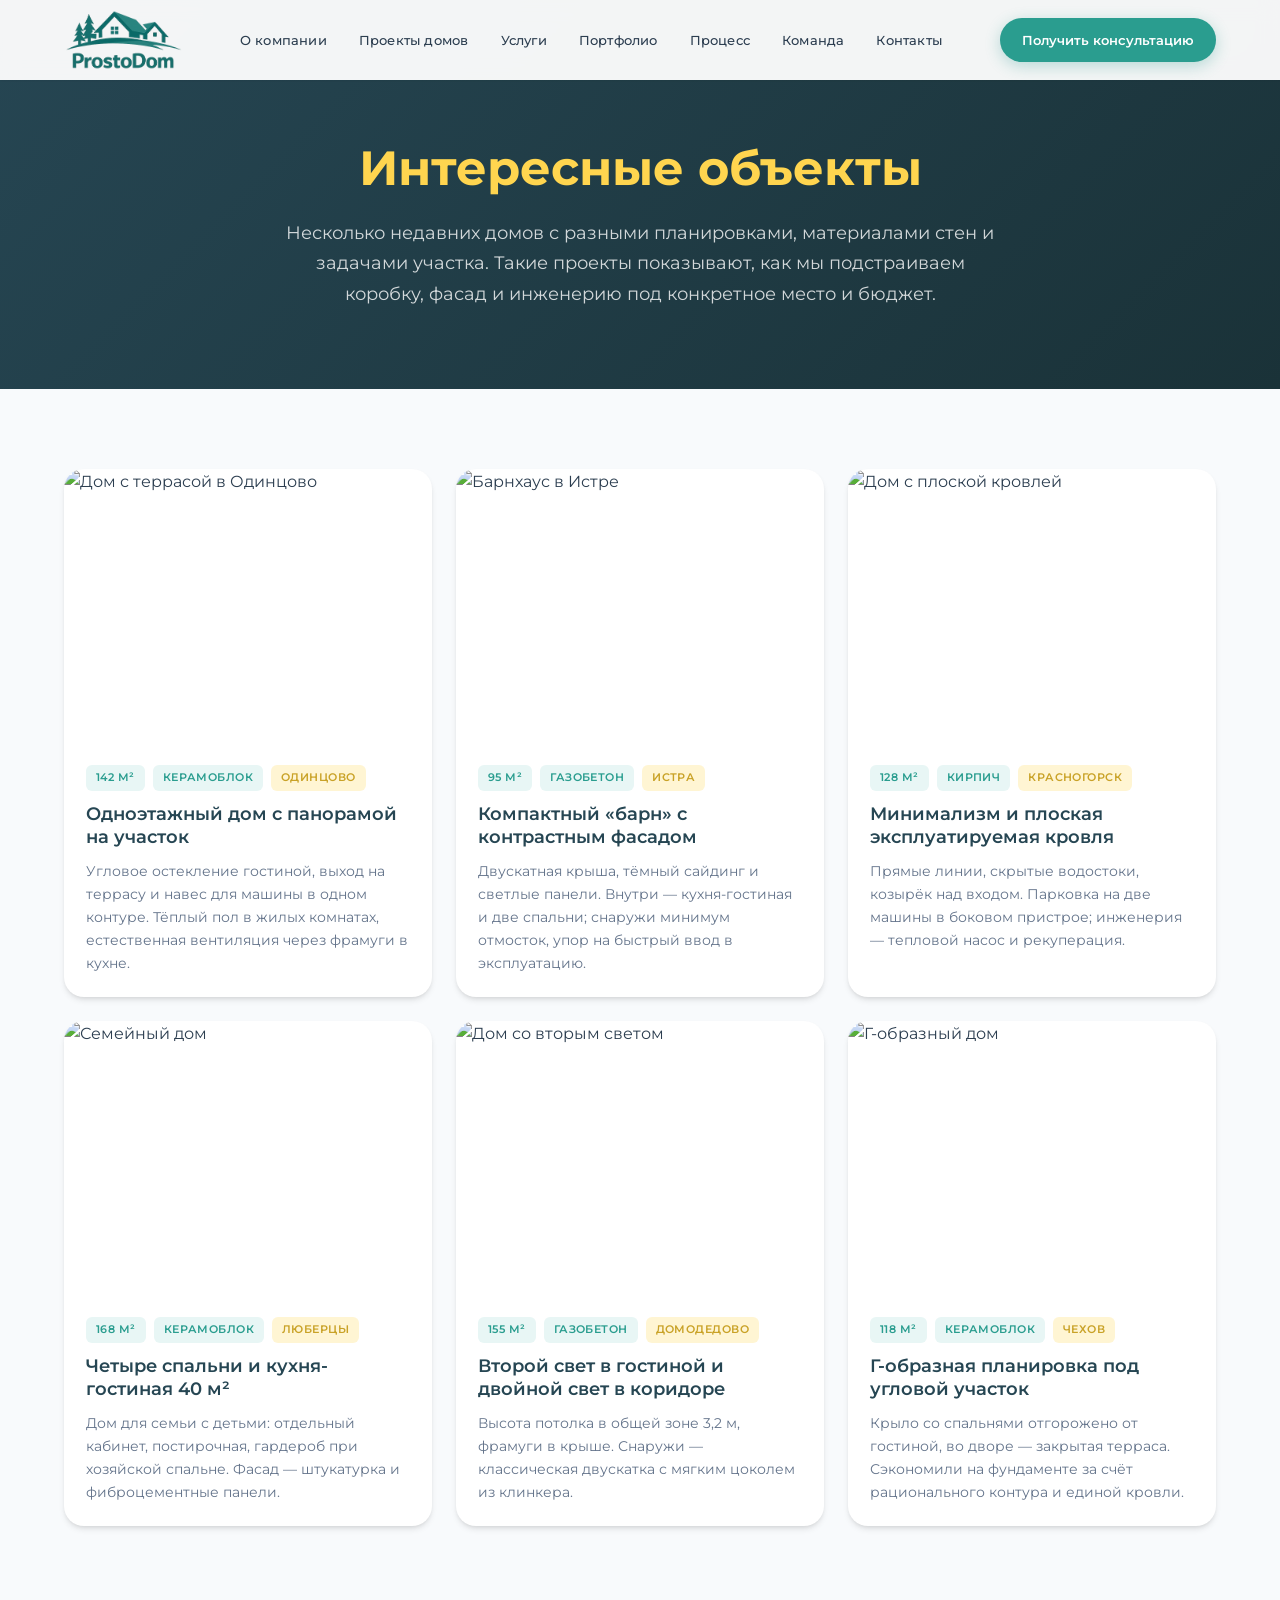
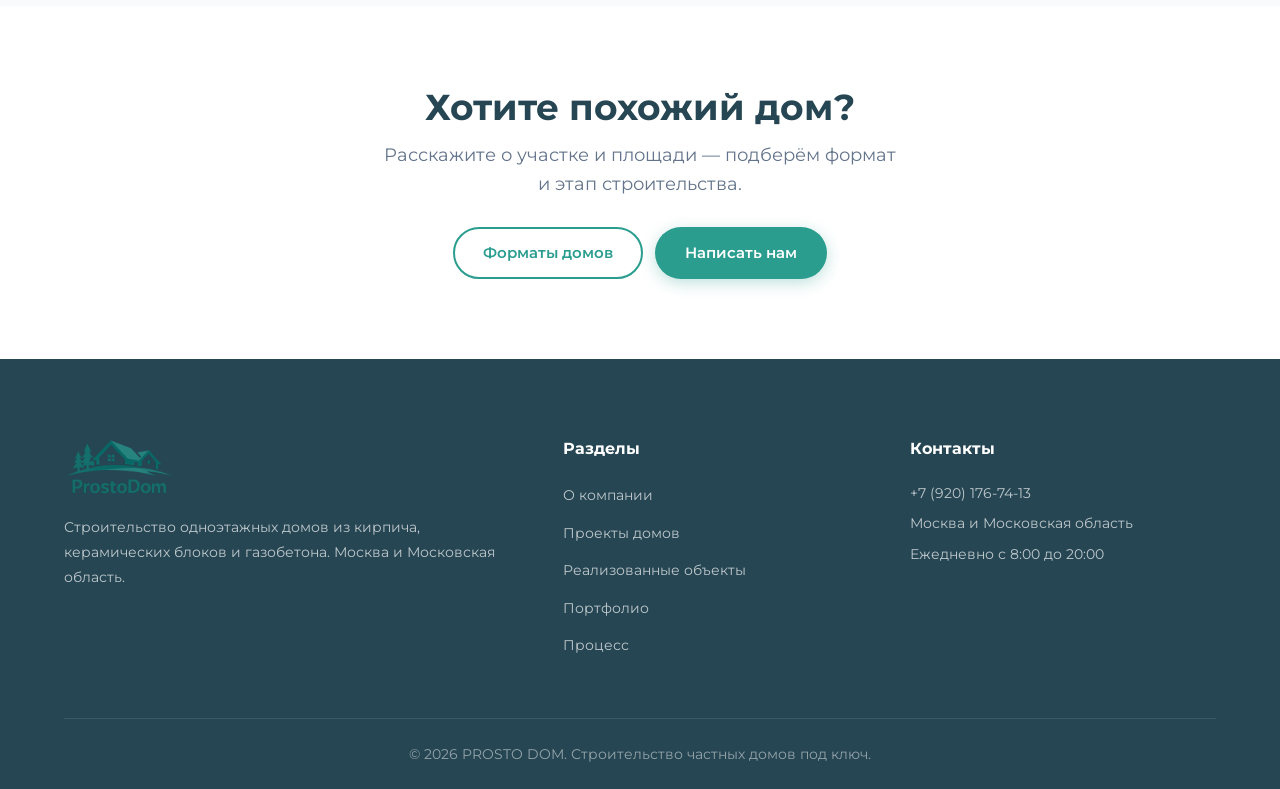
==== pages/projects.html @ 5545a031 "save1" ====
<!DOCTYPE html>
<html lang="ru">
<head>
    <meta charset="UTF-8">
    <meta name="viewport" content="width=device-width, initial-scale=1.0, viewport-fit=cover">
    <title>Реализованные объекты | PROSTO DOM</title>
    <link rel="preconnect" href="https://fonts.googleapis.com">
    <link rel="preconnect" href="https://fonts.gstatic.com" crossorigin>
    <link href="https://fonts.googleapis.com/css2?family=Montserrat:wght@300;400;500;600;700&display=swap" rel="stylesheet">
    <link rel="stylesheet" href="../assets/css/styles.css">
    <link rel="stylesheet" href="../assets/css/projects.css">
</head>
<body>
    <nav class="navbar">
        <div class="container">
            <div class="nav-wrapper">
                <a href="../index.html" class="logo">
                    <img src="../assets/images/logo.png" alt="PROSTO DOM" class="logo-img">
                </a>
                <ul class="nav-menu">
                    <li><a href="../index.html#about" class="nav-link">О компании</a></li>
                    <li><a href="../index.html#products" class="nav-link">Проекты домов</a></li>
                    <li><a href="services.html" class="nav-link">Услуги</a></li>
                    <li><a href="../index.html#gallery" class="nav-link">Портфолио</a></li>
                    <li><a href="../index.html#payment" class="nav-link">Процесс</a></li>
                    <li><a href="team.html" class="nav-link">Команда</a></li>
                    <li><a href="../index.html#contact" class="nav-link">Контакты</a></li>
                </ul>
                <a href="../index.html#contact" class="btn btn-primary">Получить консультацию</a>
                <button type="button" class="mobile-menu-btn">
                    <span></span>
                    <span></span>
                    <span></span>
                </button>
            </div>
        </div>
    </nav>

    <section class="projects-hero">
        <div class="container">
            <h1>Интересные объекты</h1>
            <p>Несколько недавних домов с разными планировками, материалами стен и задачами участка. Такие проекты показывают, как мы подстраиваем коробку, фасад и инженерию под конкретное место и бюджет.</p>
        </div>
    </section>

    <section class="projects-section">
        <div class="container">
            <div class="projects-grid">
                <article class="project-showcase-card">
                    <div class="project-showcase-photo">
                        <img src="https://images.unsplash.com/photo-1600585154340-be6161a56a0c?w=900&q=80" alt="Дом с террасой в Одинцово">
                    </div>
                    <div class="project-showcase-body">
                        <div class="project-showcase-meta">
                            <span class="project-showcase-tag">142 м²</span>
                            <span class="project-showcase-tag">Керамоблок</span>
                            <span class="project-showcase-tag accent">Одинцово</span>
                        </div>
                        <h2>Одноэтажный дом с панорамой на участок</h2>
                        <p>Угловое остекление гостиной, выход на террасу и навес для машины в одном контуре. Тёплый пол в жилых комнатах, естественная вентиляция через фрамуги в кухне.</p>
                    </div>
                </article>

                <article class="project-showcase-card">
                    <div class="project-showcase-photo">
                        <img src="https://images.unsplash.com/photo-1600566753086-00f18fb6b3ea?w=900&q=80" alt="Барнхаус в Истре">
                    </div>
                    <div class="project-showcase-body">
                        <div class="project-showcase-meta">
                            <span class="project-showcase-tag">95 м²</span>
                            <span class="project-showcase-tag">Газобетон</span>
                            <span class="project-showcase-tag accent">Истра</span>
                        </div>
                        <h2>Компактный «барн» с контрастным фасадом</h2>
                        <p>Двускатная крыша, тёмный сайдинг и светлые панели. Внутри — кухня-гостиная и две спальни; снаружи минимум отмосток, упор на быстрый ввод в эксплуатацию.</p>
                    </div>
                </article>

                <article class="project-showcase-card">
                    <div class="project-showcase-photo">
                        <img src="https://images.unsplash.com/photo-1600607687939-ce8a6c25118c?w=900&q=80" alt="Дом с плоской кровлей">
                    </div>
                    <div class="project-showcase-body">
                        <div class="project-showcase-meta">
                            <span class="project-showcase-tag">128 м²</span>
                            <span class="project-showcase-tag">Кирпич</span>
                            <span class="project-showcase-tag accent">Красногорск</span>
                        </div>
                        <h2>Минимализм и плоская эксплуатируемая кровля</h2>
                        <p>Прямые линии, скрытые водостоки, козырёк над входом. Парковка на две машины в боковом пристрое; инженерия — тепловой насос и рекуперация.</p>
                    </div>
                </article>

                <article class="project-showcase-card">
                    <div class="project-showcase-photo">
                        <img src="https://images.unsplash.com/photo-1600585154526-990dced4db0d?w=900&q=80" alt="Семейный дом">
                    </div>
                    <div class="project-showcase-body">
                        <div class="project-showcase-meta">
                            <span class="project-showcase-tag">168 м²</span>
                            <span class="project-showcase-tag">Керамоблок</span>
                            <span class="project-showcase-tag accent">Люберцы</span>
                        </div>
                        <h2>Четыре спальни и кухня-гостиная 40 м²</h2>
                        <p>Дом для семьи с детьми: отдельный кабинет, постирочная, гардероб при хозяйской спальне. Фасад — штукатурка и фиброцементные панели.</p>
                    </div>
                </article>

                <article class="project-showcase-card">
                    <div class="project-showcase-photo">
                        <img src="https://images.unsplash.com/photo-1600047509807-ba8f99d2cdde?w=900&q=80" alt="Дом со вторым светом">
                    </div>
                    <div class="project-showcase-body">
                        <div class="project-showcase-meta">
                            <span class="project-showcase-tag">155 м²</span>
                            <span class="project-showcase-tag">Газобетон</span>
                            <span class="project-showcase-tag accent">Домодедово</span>
                        </div>
                        <h2>Второй свет в гостиной и двойной свет в коридоре</h2>
                        <p>Высота потолка в общей зоне 3,2 м, фрамуги в крыше. Снаружи — классическая двускатка с мягким цоколем из клинкера.</p>
                    </div>
                </article>

                <article class="project-showcase-card">
                    <div class="project-showcase-photo">
                        <img src="https://images.unsplash.com/photo-1600596542815-ffad4c1539a9?w=900&q=80" alt="Г-образный дом">
                    </div>
                    <div class="project-showcase-body">
                        <div class="project-showcase-meta">
                            <span class="project-showcase-tag">118 м²</span>
                            <span class="project-showcase-tag">Керамоблок</span>
                            <span class="project-showcase-tag accent">Чехов</span>
                        </div>
                        <h2>Г-образная планировка под угловой участок</h2>
                        <p>Крыло со спальнями отгорожено от гостиной, во дворе — закрытая терраса. Сэкономили на фундаменте за счёт рационального контура и единой кровли.</p>
                    </div>
                </article>
            </div>
        </div>
    </section>

    <section class="projects-cta">
        <div class="container">
            <h2>Хотите похожий дом?</h2>
            <p>Расскажите о участке и площади — подберём формат и этап строительства.</p>
            <div class="projects-cta-actions">
                <a href="../index.html#products" class="btn btn-outline">Форматы домов</a>
                <a href="../index.html#contact" class="btn btn-primary">Написать нам</a>
            </div>
        </div>
    </section>

    <footer class="footer">
        <div class="container">
            <div class="footer-content">
                <div class="footer-brand">
                    <a href="../index.html" class="logo">
                        <img src="../assets/images/logo.png" alt="PROSTO DOM" class="logo-img">
                    </a>
                    <p>Строительство одноэтажных домов из кирпича, керамических блоков и газобетона. Москва и Московская область.</p>
                </div>
                <div class="footer-links">
                    <h4>Разделы</h4>
                    <ul>
                        <li><a href="../index.html#about">О компании</a></li>
                        <li><a href="../index.html#products">Проекты домов</a></li>
                        <li><a href="projects.html">Реализованные объекты</a></li>
                        <li><a href="../index.html#gallery">Портфолио</a></li>
                        <li><a href="../index.html#payment">Процесс</a></li>
                    </ul>
                </div>
                <div class="footer-contact">
                    <h4>Контакты</h4>
                    <p>+7 (920) 176-74-13</p>
                    <p>Москва и Московская область</p>
                    <p>Ежедневно с 8:00 до 20:00</p>
                </div>
            </div>
            <div class="footer-bottom">
                <p>© 2026 PROSTO DOM. Строительство частных домов под ключ.</p>
            </div>
        </div>
    </footer>

    <script src="../assets/js/script.js"></script>
</body>
</html>
---- assets/css/styles.css ----
:root {
    --primary: #2A9D8F;
    --primary-dark: #21867a;
    --primary-light: #e8f6f5;
    --secondary: #264653;
    --accent: #ffd54f;
    --text: #2c3e50;
    --text-light: #64748b;
    --white: #ffffff;
    --gray-50: #f8fafc;
    --gray-100: #f1f5f9;
    --gray-200: #e2e8f0;
    --shadow-sm: 0 1px 2px 0 rgb(0 0 0 / 0.05);
    --shadow: 0 4px 6px -1px rgb(0 0 0 / 0.1), 0 2px 4px -2px rgb(0 0 0 / 0.1);
    --shadow-lg: 0 10px 15px -3px rgb(0 0 0 / 0.1), 0 4px 6px -4px rgb(0 0 0 / 0.1);
    --shadow-xl: 0 20px 25px -5px rgb(0 0 0 / 0.1), 0 8px 10px -6px rgb(0 0 0 / 0.1);
    --radius: 12px;
    --radius-lg: 20px;
    --transition: all 0.3s cubic-bezier(0.4, 0, 0.2, 1);
}

* {
    margin: 0;
    padding: 0;
    box-sizing: border-box;
}

html {
    scroll-behavior: smooth;
    -webkit-text-size-adjust: 100%;
    text-size-adjust: 100%;
}

body {
    font-family: 'Montserrat', sans-serif;
    color: var(--text);
    line-height: 1.6;
    background-color: var(--white);
    overflow-x: hidden;
}

body.nav-open {
    overflow: hidden;
}

.container {
    max-width: 1200px;
    margin: 0 auto;
    padding: 0 clamp(16px, 4vw, 24px);
    padding-left: max(clamp(16px, 4vw, 24px), env(safe-area-inset-left, 0px));
    padding-right: max(clamp(16px, 4vw, 24px), env(safe-area-inset-right, 0px));
}

h1, h2, h3, h4 {
    font-weight: 700;
    line-height: 1.2;
}

a {
    text-decoration: none;
    color: inherit;
    transition: var(--transition);
}

ul {
    list-style: none;
}

img {
    max-width: 100%;
    height: auto;
    display: block;
}

.btn {
    display: inline-flex;
    align-items: center;
    justify-content: center;
    padding: 12px 28px;
    font-size: 15px;
    font-weight: 600;
    border-radius: 50px;
    border: 2px solid transparent;
    cursor: pointer;
    transition: var(--transition);
    font-family: 'Montserrat', sans-serif;
}

.btn-primary {
    background-color: var(--primary);
    color: var(--white);
    box-shadow: 0 4px 15px rgba(42, 157, 143, 0.3);
}

.btn-primary:hover {
    background-color: var(--primary-dark);
    transform: translateY(-2px);
    box-shadow: 0 6px 20px rgba(42, 157, 143, 0.4);
}

.btn-accent {
    background-color: var(--accent);
    color: var(--secondary);
    box-shadow: 0 4px 15px rgba(255, 213, 79, 0.35);
}

.btn-accent:hover {
    background-color: #e6b82e;
    transform: translateY(-2px);
    box-shadow: 0 6px 20px rgba(255, 213, 79, 0.45);
}

.btn-outline {
    background-color: transparent;
    color: var(--primary);
    border-color: var(--primary);
}

.btn-outline:hover {
    background-color: var(--primary);
    color: var(--white);
}

.btn-large {
    padding: 16px 36px;
    font-size: 16px;
}

.btn-full {
    width: 100%;
}

.section-header {
    text-align: center;
    margin-bottom: 60px;
}

.section-header.left {
    text-align: left;
}

.section-header.light {
    color: var(--white);
}

.section-subtitle {
    display: inline-block;
    font-size: 14px;
    font-weight: 600;
    text-transform: uppercase;
    letter-spacing: 2px;
    color: var(--primary);
    margin-bottom: 12px;
}

.section-header.light .section-subtitle {
    color: var(--accent);
}

.section-title {
    font-size: 42px;
    color: var(--secondary);
    line-height: 1.2;
    overflow-wrap: anywhere;
    text-wrap: balance;
}

.contact-title-visible {
    color: #ffffff !important;
    text-shadow: 0 2px 4px rgba(0,0,0,0.3);
    font-weight: 700;
}

.section-header.light .section-title {
    color: var(--white);
}

.navbar {
    position: fixed;
    top: 0;
    left: 0;
    right: 0;
    background: rgba(255, 255, 255, 0.95);
    backdrop-filter: blur(10px);
    z-index: 1000;
    box-shadow: var(--shadow-sm);
    transition: var(--transition);
    padding-top: env(safe-area-inset-top, 0px);
}

.nav-wrapper {
    display: flex;
    align-items: center;
    justify-content: space-between;
    height: 80px;
}

.logo {
    display: inline-flex;
    align-items: center;
    flex-shrink: 0;
    width: fit-content;
    max-width: 100%;
    vertical-align: middle;
}

.logo-img {
    display: block;
    height: 60px;
    width: auto;
    max-width: min(360px, 70vw);
    object-fit: contain;
    flex-shrink: 0;
}

.footer-brand .logo-img {
    height: 56px;
    max-width: min(340px, 75vw);
}

.nav-menu {
    display: flex;
    gap: 32px;
    align-items: center;
}

.nav-link {
    font-size: 13px;
    font-weight: 500;
    color: var(--text);
    position: relative;
    letter-spacing: 0.2px;
    white-space: nowrap;
}

.nav-link::after {
    content: '';
    position: absolute;
    bottom: -4px;
    left: 0;
    width: 0;
    height: 2px;
    background-color: var(--primary);
    transition: var(--transition);
}

.nav-link:hover::after {
    width: 100%;
}

.nav-wrapper .btn {
    flex-shrink: 0;
    padding: 10px 20px;
    font-size: 13px;
}

.mobile-menu-btn {
    display: none;
    flex-direction: column;
    gap: 5px;
    background: none;
    border: none;
    cursor: pointer;
    padding: 5px;
}

.mobile-menu-btn span {
    display: block;
    width: 25px;
    height: 2px;
    background-color: var(--secondary);
    transition: var(--transition);
    transform-origin: center;
}

.mobile-menu-btn.active span:nth-child(1) {
    transform: translateY(7px) rotate(45deg);
}

.mobile-menu-btn.active span:nth-child(2) {
    opacity: 0;
    transform: scaleX(0);
}

.mobile-menu-btn.active span:nth-child(3) {
    transform: translateY(-7px) rotate(-45deg);
}

.hero {
    padding: 160px 0 100px;
    position: relative;
    overflow: hidden;
    min-height: 100vh;
    display: flex;
    align-items: center;
    justify-content: center;
    background: linear-gradient(135deg, #f0f9f7 0%, #e8f4f2 50%, #f5fafa 100%);
}

.hero .container {
    max-width: 100%;
    padding: 0 60px;
}

.hero-content {
    display: grid;
    grid-template-columns: 1fr 3fr;
    gap: 80px;
    align-items: center;
    position: relative;
    z-index: 10;
    max-width: 1600px;
    margin: 0 auto;
}

.hero-text {
    text-align: left;
}

.hero-title {
    font-size: 52px;
    color: var(--secondary);
    margin-bottom: 24px;
    line-height: 1.15;
    text-align: left;
    overflow-wrap: anywhere;
    text-wrap: balance;
}

.hero-title .accent {
    color: var(--primary);
}

.hero-description {
    font-size: 17px;
    color: var(--text-light);
    margin-bottom: 32px;
    max-width: 480px;
    text-align: left;
    line-height: 1.7;
}

.hero-buttons {
    display: flex;
    gap: 16px;
    margin-bottom: 48px;
    justify-content: flex-start;
    flex-wrap: nowrap;
}

.hero-buttons .btn {
    white-space: nowrap;
    flex-shrink: 0;
}

.hero-stats {
    display: grid;
    grid-template-columns: repeat(3, minmax(0, 1fr));
    gap: clamp(10px, 3vw, 48px);
    width: 100%;
}

.stat-item {
    display: flex;
    flex-direction: column;
    align-items: flex-start;
    text-align: left;
    min-width: 0;
}

.stat-number {
    font-size: clamp(22px, 4.5vw, 36px);
    font-weight: 700;
    color: var(--primary);
    line-height: 1;
}

.stat-label {
    font-size: clamp(10px, 2.4vw, 14px);
    color: var(--text-light);
    margin-top: 6px;
    line-height: 1.25;
    hyphens: auto;
}

.hero-image {
    position: relative;
    margin: 0 auto;
    max-width: 100%;
}

.hero-image-frame {
    border-radius: var(--radius-lg);
    overflow: hidden;
    box-shadow: var(--shadow-xl);
}

.hero-image-frame img {
    width: 100%;
    height: 450px;
    object-fit: cover;
    display: block;
    border-radius: var(--radius-lg);
}

.floating-card {
    position: absolute;
    bottom: clamp(20px, 4vw, 32px);
    right: clamp(12px, 3vw, 28px);
    left: auto;
    background: var(--white);
    padding: 18px 22px;
    border-radius: var(--radius);
    box-shadow: var(--shadow-lg);
    display: flex;
    align-items: center;
    gap: 12px;
    z-index: 10;
    width: auto;
    max-width: min(300px, 46vw);
    box-sizing: border-box;
}

@media (max-width: 900px) {
    .hero-image {
        display: flex;
        flex-direction: column-reverse;
        gap: 20px;
        align-items: stretch;
    }

    .floating-card {
        position: relative;
        bottom: auto;
        right: auto;
        left: auto;
        width: 100%;
        max-width: none;
        z-index: 1;
    }
}

.floating-card span {
    font-size: 14px;
    color: var(--text-light);
    line-height: 1.4;
}

.floating-card strong {
    color: var(--primary);
    font-size: 18px;
}

.hero-scroll {
    position: absolute;
    bottom: 28px;
    left: 50%;
    transform: translateX(-50%);
    z-index: 20;
    display: flex;
    align-items: center;
    justify-content: center;
    text-decoration: none;
    color: var(--primary);
    transition: color 0.25s ease, opacity 0.25s ease;
}

.hero-scroll:hover {
    color: var(--primary-dark);
    opacity: 1;
}

.hero-scroll:focus-visible {
    outline: 2px solid var(--primary);
    outline-offset: 8px;
    border-radius: 4px;
}

.hero-scroll-chevron {
    display: block;
    animation: heroScrollNudge 2.2s ease-in-out infinite;
}

@keyframes heroScrollNudge {
    0%, 100% { transform: translateY(0); }
    50% { transform: translateY(8px); }
}

.about {
    position: relative;
    z-index: 2;
    padding: 100px 0;
    background-color: var(--white);
}

.about-grid {
    display: grid;
    grid-template-columns: 1fr 1fr;
    gap: 80px;
    align-items: center;
}

.about-image-wrapper {
    display: flex;
    flex-direction: column;
    gap: 16px;
}

.about-image {
    position: relative;
    border-radius: var(--radius-lg);
    overflow: hidden;
    isolation: isolate;
}

.about-image img {
    width: 100%;
    height: 500px;
    object-fit: cover;
    border-radius: var(--radius-lg);
    display: block;
}

.about-hero-title {
    max-width: 22em;
    margin-left: auto;
    margin-right: auto;
    text-wrap: balance;
}

.experience-badge {
    position: absolute;
    bottom: 20px;
    left: 20px;
    background: var(--primary);
    color: var(--white);
    padding: 12px 18px;
    border-radius: var(--radius);
    text-align: center;
    z-index: 2;
    display: flex;
    flex-direction: column;
    align-items: center;
    justify-content: center;
    gap: 2px;
    box-sizing: border-box;
}

.about-history-btn {
    align-self: center;
    padding: 12px 24px;
    font-size: 14px;
    border-color: var(--primary);
    color: var(--primary);
}

.about-history-btn:hover {
    background: var(--primary);
    color: var(--white);
}

.exp-number {
    display: block;
    font-size: 48px;
    font-weight: 700;
    line-height: 1;
}

.exp-text {
    font-size: 14px;
    font-weight: 500;
    opacity: 0.9;
}

.about-content h3 {
    font-size: 28px;
    color: var(--secondary);
    margin-bottom: 20px;
}

.about-content > p {
    color: var(--text-light);
    margin-bottom: 32px;
    font-size: 16px;
}

.about-content > .materials-intro {
    color: var(--primary);
    font-weight: 500;
    margin-bottom: 24px;
    margin-top: 16px;
}

.features-list {
    display: flex;
    flex-direction: column;
    gap: 24px;
}

.feature-item {
    display: flex;
    gap: 16px;
    align-items: flex-start;
}

.feature-icon {
    flex-shrink: 0;
    width: 48px;
    height: 48px;
    background: var(--primary-light);
    border-radius: 12px;
    display: flex;
    align-items: center;
    justify-content: center;
}

.feature-num {
    font-size: 17px;
    font-weight: 700;
    font-variant-numeric: tabular-nums;
    letter-spacing: 0.02em;
    color: var(--primary);
}

.feature-text h4 {
    font-size: 18px;
    color: var(--secondary);
    margin-bottom: 4px;
}

.feature-text p {
    font-size: 14px;
    color: var(--text-light);
}

.products {
    padding: 100px 0;
    background-color: var(--gray-50);
}

.products-grid {
    display: grid;
    grid-template-columns: repeat(3, 1fr);
    gap: 30px;
}

.product-card.full-width {
    grid-column: 1 / -1;
    display: grid;
    grid-template-columns: 0.5fr 1fr;
    gap: 0;
    max-height: 300px;
    overflow: hidden;
}

.product-card.full-width .product-image {
    height: 300px;
    min-height: unset;
}

.product-card.full-width .product-image img {
    height: 300px;
    min-height: unset;
    width: 100%;
    object-fit: contain;
    object-position: center;
    background: #f0f0f0;
}

.product-card.full-width .product-content {
    display: flex;
    flex-direction: column;
    justify-content: center;
    padding: 6px 14px;
}

.product-card.full-width h3 {
    font-size: 22px;
    color: var(--secondary);
    margin-bottom: 12px;
}

.product-card.full-width p {
    display: block;
    font-size: 14px;
    margin-bottom: 14px;
    line-height: 1.6;
    color: var(--text-light);
}

.product-card.full-width .full-width-desc {
    font-size: 14px;
    font-weight: 400;
    line-height: 1.6;
    color: var(--text-light);
    margin-bottom: 14px;
}

.product-card.full-width .product-specs {
    display: none;
}

.product-card.full-width .product-footer {
    margin-top: 2px;
}

.product-card.full-width .product-price {
    font-size: 17px;
    font-weight: 700;
    color: var(--primary);
}

.product-card {
    background: var(--white);
    border-radius: var(--radius-lg);
    overflow: hidden;
    box-shadow: var(--shadow);
    transition: var(--transition);
}

.product-card:hover {
    transform: translateY(-10px);
    box-shadow: var(--shadow-xl);
}

.product-card.featured {
    transform: scale(1.05);
    box-shadow: var(--shadow-xl);
    border: 2px solid var(--accent);
}

.product-card.featured:hover {
    transform: scale(1.05) translateY(-10px);
}

.product-image {
    position: relative;
    height: 240px;
    overflow: hidden;
}

.product-image img {
    width: 100%;
    height: 100%;
    object-fit: cover;
    transition: var(--transition);
}

.product-card:hover .product-image img {
    transform: scale(1.1);
}

.product-badge {
    position: absolute;
    top: 16px;
    left: 16px;
    background: var(--primary);
    color: var(--white);
    padding: 6px 14px;
    border-radius: 20px;
    font-size: 12px;
    font-weight: 600;
    text-transform: uppercase;
}

.product-badge.premium {
    background: var(--accent);
    color: var(--secondary);
}

.product-badge.green {
    background: var(--primary);
    color: var(--white);
}

.product-content {
    padding: 28px;
}

.product-content h3 {
    font-size: 22px;
    color: var(--secondary);
    margin-bottom: 12px;
}

.product-content > p {
    font-size: 14px;
    color: var(--text-light);
    margin-bottom: 20px;
    line-height: 1.6;
}

.product-specs {
    margin-bottom: 24px;
}

.product-specs li {
    display: flex;
    align-items: center;
    gap: 8px;
    font-size: 14px;
    color: var(--text);
    margin-bottom: 8px;
}

.product-footer {
    display: flex;
    align-items: center;
    justify-content: space-between;
    flex-wrap: wrap;
    gap: 12px;
    padding-top: 20px;
    border-top: 1px solid var(--gray-200);
}

.product-price {
    font-size: 17px;
    font-weight: 700;
    color: var(--primary);
}

.product-footer .btn {
    padding: 10px 20px;
    font-size: 13px;
}

.advantages {
    padding: 100px 0;
    background: linear-gradient(135deg, var(--secondary) 0%, #1a3238 100%);
    position: relative;
    overflow: hidden;
}

.advantages::before {
    content: '';
    position: absolute;
    top: 0;
    left: 0;
    right: 0;
    bottom: 0;
    background: url("data:image/svg+xml,%3Csvg width='60' height='60' viewBox='0 0 60 60' xmlns='http://www.w3.org/2000/svg'%3E%3Cg fill='none' fill-rule='evenodd'%3E%3Cg fill='%232A9D8F' fill-opacity='0.05'%3E%3Cpath d='M36 34v-4h-2v4h-4v2h4v4h2v-4h4v-2h-4zm0-30V0h-2v4h-4v2h4v4h2V6h4V4h-4zM6 34v-4H4v4H0v2h4v4h2v-4h4v-2H6zM6 4V0H4v4H0v2h4v4h2V6h4V4H6z'/%3E%3C/g%3E%3C/g%3E%3C/svg%3E");
    opacity: 0.5;
    pointer-events: none;
}

.advantages-grid {
    display: grid;
    grid-template-columns: repeat(4, 1fr);
    gap: 30px;
    position: relative;
    z-index: 1;
}

.advantages-footer {
    display: flex;
    justify-content: center;
    margin-top: 50px;
}

.advantage-card {
    background: rgba(255, 255, 255, 0.05);
    backdrop-filter: blur(10px);
    border: 1px solid rgba(255, 255, 255, 0.1);
    border-radius: var(--radius);
    padding: 40px 28px;
    text-align: center;
    transition: var(--transition);
    min-height: 280px;
    display: flex;
    flex-direction: column;
    align-items: center;
}

.advantage-card:hover {
    background: rgba(255, 255, 255, 0.1);
    transform: translateY(-5px);
}

.advantage-icon {
    width: 64px;
    height: 64px;
    background: var(--primary);
    border-radius: 50%;
    display: flex;
    align-items: center;
    justify-content: center;
    margin: 0 auto 24px;
    color: var(--white);
    flex-shrink: 0;
}

.advantage-card h3 {
    font-size: 20px;
    color: var(--white);
    margin-bottom: 12px;
}

.advantage-card p {
    font-size: 14px;
    color: rgba(255, 255, 255, 0.7);
    line-height: 1.6;
}

.gallery {
    padding: 100px 0;
    background-color: var(--white);
}

.gallery .container {
    display: flex;
    flex-direction: column;
}

.gallery-horizontal {
    display: grid;
    grid-template-columns: 2fr 1fr 1fr;
    gap: 20px;
    align-items: start;
}

.gallery-first-column {
    display: flex;
    flex-direction: column;
    gap: 16px;
    min-width: 0;
}

.gallery-item-large {
    position: relative;
    height: 500px;
    border-radius: var(--radius);
    overflow: hidden;
}

.gallery-item-large-visual {
    position: relative;
    height: 100%;
    cursor: pointer;
}

.gallery-item-large-visual img {
    width: 100%;
    height: 100%;
    object-fit: cover;
    transition: var(--transition);
}

.gallery-item-cta {
    align-self: center;
}

.gallery-footer-cta {
    display: flex;
    justify-content: center;
    margin-top: 36px;
    padding-top: 8px;
    flex-shrink: 0;
}

.gallery-footer-cta .gallery-item-cta {
    width: 100%;
    max-width: 420px;
    justify-content: center;
    box-sizing: border-box;
}

.gallery-column {
    display: flex;
    flex-direction: column;
    gap: 20px;
    height: 500px;
}

.gallery-item-small {
    position: relative;
    border-radius: var(--radius);
    overflow: hidden;
    cursor: pointer;
    flex: 1 1 calc(50% - 10px);
    min-height: 232px;
    height: calc(50% - 10px);
}

.gallery-item-small img {
    width: 100%;
    height: 100%;
    object-fit: cover;
    transition: var(--transition);
}

.gallery-item-large-visual:hover img,
.gallery-item-small:hover img {
    transform: scale(1.05);
}

.gallery-label {
    position: absolute;
    bottom: 0;
    left: 0;
    right: 0;
    background: linear-gradient(to top, rgba(0,0,0,0.85) 0%, rgba(0,0,0,0.4) 60%, transparent 100%);
    padding: 35px 20px 20px;
    color: var(--white);
    opacity: 1;
    transition: var(--transition);
}

.gallery-item-large-visual:hover .gallery-label,
.gallery-item-small:hover .gallery-label {
    background: linear-gradient(to top, rgba(0,0,0,0.95) 0%, rgba(0,0,0,0.6) 70%, transparent 100%);
    padding-bottom: 25px;
}

.gallery-label-title {
    display: block;
    font-size: 16px;
    font-weight: 600;
    margin-bottom: 4px;
}

.gallery-label-desc {
    display: block;
    font-size: 13px;
    color: rgba(255,255,255,0.85);
}

.contact {
    padding: 100px 0;
    background-color: var(--gray-50);
}

.contact-wrapper {
    display: grid;
    grid-template-columns: 1.2fr 0.8fr;
    gap: 40px;
    background: var(--white);
    border-radius: var(--radius-lg);
    overflow: hidden;
    box-shadow: var(--shadow-lg);
}

.contact-info {
    padding: 60px;
    background: linear-gradient(135deg, var(--secondary) 0%, #1a3238 100%);
    color: var(--white);
}

.contact-description {
    color: rgba(255, 255, 255, 0.8);
    margin-bottom: 40px;
    line-height: 1.8;
}

.contact-details {
    display: flex;
    flex-direction: column;
    gap: 24px;
}

.contact-item {
    display: flex;
    align-items: center;
    gap: 16px;
}

.contact-icon {
    width: 48px;
    height: 48px;
    background: rgba(255, 255, 255, 0.1);
    border-radius: 12px;
    display: flex;
    align-items: center;
    justify-content: center;
    color: var(--primary);
    flex-shrink: 0;
}

.contact-text {
    display: flex;
    flex-direction: column;
}

.contact-text span {
    font-size: 13px;
    color: rgba(255, 255, 255, 0.6);
    margin-bottom: 2px;
}

.contact-text strong {
    font-size: 16px;
    color: var(--white);
    font-weight: 600;
}

.contact-form {
    padding: 60px 40px 60px 0;
    display: flex;
    flex-direction: column;
    justify-content: center;
}

.contact-form h3 {
    font-size: 28px;
    color: var(--secondary);
    margin-bottom: 32px;
}

.form-group {
    margin-bottom: 20px;
}

.form-group input,
.form-group select,
.form-group textarea {
    width: 100%;
    padding: 14px 18px;
    border: 2px solid var(--gray-200);
    border-radius: var(--radius);
    font-family: 'Montserrat', sans-serif;
    font-size: 15px;
    transition: var(--transition);
    background-color: var(--white);
}

.form-group select {
    appearance: none;
    -webkit-appearance: none;
    -moz-appearance: none;
    background-image: url("data:image/svg+xml,%3Csvg xmlns='http://www.w3.org/2000/svg' width='16' height='16' viewBox='0 0 24 24' fill='none' stroke='%232A9D8F' stroke-width='2'%3E%3Cpath d='M6 9l6 6 6-6'/%3E%3C/svg%3E");
    background-repeat: no-repeat;
    background-position: right 16px center;
    background-size: 16px;
    padding-right: 44px;
    cursor: pointer;
    transition: border-color 0.3s ease, box-shadow 0.3s ease;
}

/* Custom Select */
.custom-select {
    position: relative;
    width: 100%;
}

.custom-select-trigger {
    display: flex;
    align-items: center;
    justify-content: space-between;
    padding: 14px 18px;
    border: 2px solid var(--gray-200);
    border-radius: var(--radius);
    background-color: var(--white);
    cursor: pointer;
    transition: border-color 0.3s ease, box-shadow 0.3s ease;
    user-select: none;
}

.custom-select-trigger:hover {
    border-color: var(--primary);
}

.custom-select.open .custom-select-trigger {
    border-color: var(--primary);
    box-shadow: 0 0 0 3px rgba(42, 157, 143, 0.1);
}

.selected-text {
    font-size: 15px;
    color: var(--text-light);
    font-family: 'Montserrat', sans-serif;
}

.custom-select.has-value .selected-text {
    color: var(--text);
}

.select-arrow {
    transition: transform 0.3s cubic-bezier(0.4, 0, 0.2, 1);
    flex-shrink: 0;
    margin-left: 12px;
}

.custom-select.open .select-arrow {
    transform: rotate(180deg);
}

.custom-select-options {
    position: absolute;
    top: calc(100% + 6px);
    left: 0;
    right: 0;
    background: var(--white);
    border: 2px solid var(--gray-200);
    border-radius: var(--radius);
    box-shadow: 0 10px 30px rgba(0, 0, 0, 0.1);
    z-index: 100;
    overflow: hidden;
    max-height: 0;
    opacity: 0;
    transform: translateY(-8px);
    transition: max-height 0.35s cubic-bezier(0.4, 0, 0.2, 1),
                opacity 0.25s ease,
                transform 0.3s cubic-bezier(0.4, 0, 0.2, 1);
    pointer-events: none;
}

.custom-select.open .custom-select-options {
    max-height: 300px;
    opacity: 1;
    transform: translateY(0);
    pointer-events: auto;
}

.custom-option {
    padding: 12px 18px;
    font-size: 15px;
    font-family: 'Montserrat', sans-serif;
    color: var(--text);
    cursor: pointer;
    transition: background-color 0.2s ease, color 0.2s ease;
    text-align: left;
}

.custom-option:hover {
    background-color: var(--primary-light);
    color: var(--primary);
}

.custom-option.selected {
    background-color: var(--primary);
    color: var(--white);
}

.form-group input:focus,
.form-group select:focus,
.form-group textarea:focus {
    outline: none;
    border-color: var(--primary);
}

.form-group textarea {
    resize: vertical;
    min-height: 120px;
}

.form-note {
    font-size: 12px;
    color: var(--text-light);
    text-align: center;
    margin-top: 16px;
}

.footer {
    background-color: var(--secondary);
    color: var(--white);
    padding: 80px 0 0;
}

.footer-content {
    display: grid;
    grid-template-columns: 1.5fr 1fr 1fr;
    gap: 40px;
    padding-bottom: 60px;
    border-bottom: 1px solid rgba(255, 255, 255, 0.1);
}

.footer-brand .logo {
    margin-bottom: 20px;
    vertical-align: top;
}

.footer-brand p {
    color: rgba(255, 255, 255, 0.7);
    font-size: 14px;
    line-height: 1.8;
    overflow-wrap: anywhere;
}

.footer-links h4,
.footer-contact h4 {
    font-size: 16px;
    margin-bottom: 24px;
    color: var(--white);
}

.footer-links ul {
    display: flex;
    flex-direction: column;
    gap: 12px;
}

.footer-links a {
    color: rgba(255, 255, 255, 0.7);
    font-size: 14px;
    transition: var(--transition);
}

.footer-links a:hover {
    color: var(--primary);
}

.footer-contact p {
    color: rgba(255, 255, 255, 0.7);
    font-size: 14px;
    margin-bottom: 8px;
}

.footer-bottom {
    padding: 24px 0;
    text-align: center;
    color: rgba(255, 255, 255, 0.5);
    font-size: 14px;
}

.partners {
    padding: 100px 0;
    background: linear-gradient(135deg, var(--gray-50) 0%, #ffffff 100%);
    position: relative;
    overflow: hidden;
}

.partners::before {
    content: '';
    position: absolute;
    top: 0;
    left: 0;
    right: 0;
    bottom: 0;
    background: url("data:image/svg+xml,%3Csvg width='60' height='60' viewBox='0 0 60 60' xmlns='http://www.w3.org/2000/svg'%3E%3Cg fill='none' fill-rule='evenodd'%3E%3Cg fill='%232A9D8F' fill-opacity='0.03'%3E%3Cpath d='M36 34v-4h-2v4h-4v2h4v4h2v-4h4v-2h-4zm0-30V0h-2v4h-4v2h4v4h2V6h4V4h-4zM6 34v-4H4v4H0v2h4v4h2v-4h4v-2H6zM6 4V0H4v4H0v2h4v4h2V6h4V4H6z'/%3E%3C/g%3E%3C/g%3E%3C/svg%3E");
    opacity: 0.6;
}

.partners-grid {
    display: grid;
    grid-template-columns: repeat(3, 1fr);
    gap: 30px;
    position: relative;
    z-index: 1;
}

.partner-card {
    background: var(--white);
    border-radius: var(--radius);
    padding: 40px 30px;
    text-align: center;
    box-shadow: var(--shadow);
    transition: var(--transition);
    border: 1px solid var(--gray-200);
}

.partner-card:hover {
    transform: translateY(-8px);
    box-shadow: var(--shadow-xl);
    border-color: var(--primary-light);
}

.partner-logo {
    height: 120px;
    display: flex;
    align-items: center;
    justify-content: center;
    margin-bottom: 20px;
    padding: 10px;
}

.partner-logo img {
    max-width: 100%;
    max-height: 100%;
    object-fit: contain;
    transition: transform 0.3s ease;
}

.partner-card:hover .partner-logo img {
    transform: scale(1.05);
}

.partner-desc {
    font-size: 14px;
    color: var(--text-light);
    line-height: 1.6;
    margin: 0;
}

/* ===== TEAM PREVIEW (главная) ===== */
.team-preview {
    padding: 100px 0;
    background-color: var(--white);
}

.team-preview-layout {
    display: grid;
    grid-template-columns: 1fr 1fr;
    gap: 60px;
    align-items: center;
    margin-top: 48px;
}

.team-preview-visual {
    position: relative;
    border-radius: var(--radius-lg);
    overflow: hidden;
    box-shadow: var(--shadow-lg);
}

.team-preview-visual img {
    width: 100%;
    height: 440px;
    object-fit: cover;
    display: block;
}

.team-preview-content p {
    font-size: 17px;
    color: var(--text-light);
    line-height: 1.7;
    margin-bottom: 28px;
}

.team-preview-roles {
    margin-bottom: 32px;
}

.team-preview-roles li {
    display: flex;
    align-items: flex-start;
    gap: 12px;
    font-size: 16px;
    color: var(--text);
    margin-bottom: 14px;
    line-height: 1.5;
}

.team-preview-roles li:last-child {
    margin-bottom: 0;
}

.team-preview-roles svg {
    flex-shrink: 0;
    margin-top: 3px;
}

@media (max-width: 1200px) {
    .container {
        max-width: 960px;
    }
}

@media (max-width: 1024px) {
    .nav-menu {
        gap: 24px;
    }

    .nav-link {
        font-size: 12px;
    }

    .logo-img {
        height: 52px;
        max-width: min(320px, 72vw);
    }

    .hero .container {
        padding-left: max(32px, env(safe-area-inset-left, 0px));
        padding-right: max(32px, env(safe-area-inset-right, 0px));
    }

    .hero-content {
        grid-template-columns: 1fr;
        gap: 50px;
    }

    .hero-image {
        max-width: 560px;
        width: 100%;
    }

    .hero-image-frame img {
        height: auto;
        min-height: 280px;
        max-height: min(440px, 55vw);
        aspect-ratio: 4 / 3;
    }

    .hero-title {
        font-size: 42px;
    }

    .hero-stats {
        max-width: 100%;
    }

    .about-grid,
    .contact-wrapper {
        grid-template-columns: 1fr;
    }

    .about-image {
        max-width: 600px;
        margin: 0 auto;
    }

    .about-image img {
        height: min(500px, 72vw);
    }

    .contact-form {
        padding: 48px 40px;
    }

    .team-preview-layout {
        grid-template-columns: 1fr;
        gap: 36px;
        align-items: stretch;
    }

    .team-preview-visual {
        order: -1;
        max-width: 640px;
        margin: 0 auto;
        width: 100%;
    }

    .team-preview-visual img {
        height: auto;
        min-height: 260px;
        max-height: 400px;
        aspect-ratio: 16 / 10;
        object-fit: cover;
    }

    .products-grid {
        grid-template-columns: repeat(2, 1fr);
    }

    .product-card.full-width {
        grid-template-columns: 1fr;
        max-height: none;
        overflow: hidden;
    }

    .product-card.full-width .product-content {
        padding: 22px 24px;
    }

    .product-card.full-width .product-image {
        height: 260px;
        min-height: 260px;
    }

    .product-card.full-width .product-image img {
        height: 260px;
        min-height: 260px;
        object-fit: cover;
    }

    .product-card.featured {
        transform: none;
    }

    .product-card.featured:hover {
        transform: translateY(-10px);
    }

    .advantages-grid {
        grid-template-columns: repeat(2, 1fr);
    }

    .advantage-card {
        min-height: 240px;
    }

    .gallery-horizontal {
        grid-template-columns: 1fr 1fr;
    }

    .gallery-first-column {
        grid-column: span 2;
    }

    .gallery-item-large {
        height: 400px;
    }

    .gallery-column {
        height: 400px;
    }

    .gallery-item-small {
        min-height: 186px;
    }

    .footer-content {
        grid-template-columns: repeat(2, 1fr);
    }

    .partners-grid {
        grid-template-columns: repeat(2, 1fr);
    }
}

@media (max-width: 900px) {
    .navbar {
        border-radius: 0 0 18px 18px;
    }

    .nav-wrapper {
        height: 80px;
    }

    .nav-menu {
        display: flex;
        flex-direction: column;
        align-items: stretch;
        gap: 0;
        position: fixed;
        top: calc(80px + env(safe-area-inset-top, 0px));
        left: 0;
        right: 0;
        width: 100%;
        max-width: 100%;
        max-height: calc(100dvh - 80px - env(safe-area-inset-top, 0px));
        overflow-y: auto;
        overflow-x: hidden;
        -webkit-overflow-scrolling: touch;
        background: rgba(255, 255, 255, 0.98);
        backdrop-filter: blur(14px);
        box-shadow: 0 16px 48px rgba(0, 0, 0, 0.12);
        padding: 8px 0 20px;
        margin: 0;
        z-index: 999;
        list-style: none;
        opacity: 0;
        visibility: hidden;
        transform: translateY(-10px);
        transition: opacity 0.3s ease, visibility 0.3s ease, transform 0.3s cubic-bezier(0.4, 0, 0.2, 1);
        pointer-events: none;
        box-sizing: border-box;
    }

    .nav-menu.active {
        opacity: 1;
        visibility: visible;
        transform: translateY(0);
        pointer-events: auto;
    }

    .nav-menu li {
        width: 100%;
        margin: 0;
        padding: 0;
        border-bottom: 1px solid var(--gray-100);
    }

    .nav-menu li:last-of-type {
        border-bottom: none;
    }

    .nav-menu .nav-link {
        display: block;
        box-sizing: border-box;
        margin: 0;
        padding: 16px max(20px, env(safe-area-inset-right, 0px)) 16px max(20px, env(safe-area-inset-left, 0px));
        font-size: 15px;
        font-weight: 500;
        color: var(--text);
        line-height: 1.45;
        white-space: normal;
        -webkit-tap-highlight-color: rgba(42, 157, 143, 0.12);
    }

    .nav-menu .nav-link::after {
        display: none;
    }

    .nav-menu .nav-link:hover,
    .nav-menu .nav-link:focus-visible {
        color: var(--secondary);
        background-color: var(--gray-50);
        outline: none;
    }

    .nav-wrapper .btn {
        display: none;
    }

    .mobile-menu-btn {
        display: flex;
        margin-left: auto;
        flex-shrink: 0;
        min-width: 44px;
        min-height: 44px;
        align-items: center;
        justify-content: center;
    }
}

@media (max-width: 768px) {
    .hero {
        padding: 120px 0 88px;
        min-height: 0;
    }

    .hero .container {
        padding-left: max(20px, env(safe-area-inset-left, 0px));
        padding-right: max(20px, env(safe-area-inset-right, 0px));
    }

    .hero-title {
        font-size: 32px;
        overflow-wrap: anywhere;
        text-wrap: balance;
    }

    .hero-description {
        max-width: none;
    }

    .hero-stats {
        max-width: 100%;
        gap: clamp(6px, 2vw, 24px);
    }

    .hero-buttons {
        flex-direction: column;
        width: 100%;
        max-width: none;
        align-items: stretch;
    }

    .hero-buttons .btn {
        width: 100%;
        justify-content: center;
        white-space: normal;
        text-align: center;
    }

    .hero-image {
        max-width: none;
        width: 100%;
    }

    .hero-image-frame img {
        height: auto;
        min-height: 260px;
        max-height: min(440px, 78vw);
        aspect-ratio: 4 / 3;
    }

    .floating-card {
        padding: 14px 16px;
        gap: 10px;
    }

    .floating-card span {
        font-size: 13px;
        text-align: left;
    }

    .floating-card strong {
        font-size: 16px;
    }

    .section-header {
        margin-bottom: 40px;
        padding: 0 2px;
    }

    .products .section-title br {
        display: none;
    }

    .products .section-title {
        overflow-wrap: normal;
        word-break: normal;
    }

    #about .section-header {
        display: flex;
        flex-direction: column;
        align-items: center;
        gap: 10px;
        margin-top: 0;
        margin-bottom: 28px;
        padding-bottom: 14px;
    }

    #about .section-subtitle {
        margin-bottom: 0;
    }

    .about-hero-title {
        max-width: none;
        margin: 0;
        font-size: clamp(1.38rem, 5.2vw, 1.95rem);
        line-height: 1.25;
    }

    .about-image-wrapper {
        gap: 12px;
    }

    .products-grid {
        grid-template-columns: 1fr;
    }

    .product-card.featured {
        transform: none;
    }

    .product-card.featured:hover {
        transform: translateY(-8px);
    }

    .advantages-grid {
        grid-template-columns: 1fr;
    }

    .advantage-card {
        min-height: auto;
        padding: 30px 20px;
    }

    .gallery-horizontal {
        grid-template-columns: 1fr;
    }

    .gallery-first-column {
        grid-column: span 1;
    }

    .gallery-item-large {
        height: auto;
    }

    .gallery-item-large-visual {
        display: flex;
        flex-direction: column;
        gap: 12px;
        height: auto;
        min-height: 0;
    }

    .gallery-item-large-visual img {
        order: 2;
        height: 240px;
        width: 100%;
        object-fit: cover;
        border-radius: var(--radius);
        flex-shrink: 0;
    }

    .gallery-item-large-visual .gallery-label {
        position: static;
        order: 1;
        background: none;
        padding: 0 4px 0;
        display: flex;
        flex-wrap: wrap;
        align-items: baseline;
        gap: 6px 12px;
    }

    .gallery-item-large-visual .gallery-label-title {
        color: var(--secondary);
    }

    .gallery-item-large-visual .gallery-label-desc {
        color: var(--text-light);
        flex: 1 1 200px;
        min-width: 0;
    }

    .gallery-column {
        height: auto;
        gap: 16px;
    }

    .gallery-item-small {
        display: flex;
        flex-direction: column;
        gap: 10px;
        height: auto;
        min-height: 0;
        flex: none;
        overflow: visible;
    }

    .gallery-item-small img {
        order: 2;
        height: 200px;
        width: 100%;
        object-fit: cover;
        border-radius: var(--radius);
        flex-shrink: 0;
    }

    .gallery-item-small .gallery-label {
        position: static;
        order: 1;
        background: none;
        padding: 0 4px 0;
        display: flex;
        flex-wrap: wrap;
        align-items: baseline;
        gap: 6px 10px;
    }

    .gallery-item-small .gallery-label-title {
        color: var(--secondary);
        font-size: 15px;
    }

    .gallery-item-small .gallery-label-desc {
        color: var(--text-light);
        font-size: 12px;
        line-height: 1.45;
        flex: 1 1 200px;
        min-width: 0;
    }

    .gallery-footer-cta {
        margin-top: 28px;
    }

    .gallery-footer-cta .gallery-item-cta {
        max-width: none;
    }

    .contact-info,
    .contact-form {
        padding: 40px clamp(20px, 5vw, 40px);
    }

    .contact-form {
        padding-bottom: max(40px, calc(24px + env(safe-area-inset-bottom, 0px)));
    }

    .team-preview {
        padding: 72px 0;
    }

    .team-preview-layout {
        margin-top: 32px;
        gap: 28px;
    }

    .team-preview-visual img {
        height: auto;
        min-height: 220px;
        max-height: 320px;
        aspect-ratio: 16 / 10;
    }

    .team-preview-content p {
        font-size: 15px;
    }

    .team-preview-roles li {
        font-size: 15px;
    }

    .team-preview-content .btn-large {
        width: 100%;
        max-width: 100%;
        box-sizing: border-box;
        justify-content: center;
    }

    .about {
        padding: 52px 0 76px;
    }

    .about-grid {
        gap: 40px;
    }

    .about-content h3 {
        font-size: 22px;
    }

    .about-history-btn {
        width: 100%;
        max-width: 360px;
        box-sizing: border-box;
    }

    .products,
    .gallery,
    .partners,
    .payment-section {
        padding: 72px 0;
    }

    .footer-content {
        grid-template-columns: 1fr;
        text-align: center;
    }

    .footer-brand {
        text-align: center;
    }

    .partners-grid {
        grid-template-columns: 1fr;
        gap: 20px;
    }

    .partner-card {
        padding: 30px 20px;
    }
}

@media (max-width: 480px) {
    .section-title {
        font-size: 28px;
    }

    .hero-title {
        font-size: 26px;
    }

    .form-group input,
    .form-group textarea,
    .custom-select-trigger,
    .selected-text {
        font-size: 16px;
    }

    .stat-number {
        font-size: 28px;
    }

    .stat-label {
        font-size: 12px;
    }

    .hero-stats {
        gap: clamp(4px, 1.5vw, 16px);
    }

    .btn-large {
        padding: 14px 24px;
        font-size: 14px;
    }

    .experience-badge {
        bottom: 14px;
        left: 14px;
        right: auto;
        top: auto;
        padding: 10px 16px;
    }

    .exp-number {
        font-size: 32px;
    }

    .exp-text {
        font-size: 12px;
        line-height: 1.25;
    }

    .contact-info,
    .contact-form {
        padding: 30px 20px;
    }

    .footer-content {
        gap: 40px;
    }

    .product-footer {
        flex-direction: column;
        align-items: stretch;
    }

    .product-footer .btn {
        width: 100%;
        justify-content: center;
    }

    .footer {
        padding-bottom: env(safe-area-inset-bottom, 0px);
    }
}

@media (max-width: 360px) {
    .hero-title {
        font-size: 22px;
    }

    .hero-description {
        font-size: 14px;
    }

    .stat-number {
        font-size: 24px;
    }

    .section-title {
        font-size: 24px;
    }

    .logo-img {
        height: 48px;
        max-width: min(300px, 68vw);
    }

    .footer-brand .logo-img {
        height: 44px;
    }
}

@media (min-width: 1920px) {
    .container {
        max-width: 1400px;
    }

    .hero-title {
        font-size: 64px;
    }

    .hero-description {
        font-size: 20px;
        max-width: 560px;
    }

    .hero-image-frame img {
        height: 550px;
    }

    .section-title {
        font-size: 52px;
    }
}

@media (min-width: 2560px) {
    .container {
        max-width: 1600px;
    }

    .hero-title {
        font-size: 72px;
    }

    .hero-content {
        max-width: 1300px;
    }
}

/* ===== TIMELINE ===== */
.payment-section {
    padding: 100px 0;
    background: var(--gray-50);
    position: relative;
    overflow: hidden;
}

.process-timeline {
    position: relative;
    max-width: 900px;
    margin: 0 auto;
    padding: 20px 0;
}

.timeline-line {
    position: absolute;
    left: 40px;
    top: 0;
    bottom: 0;
    width: 3px;
    background: var(--primary);
    border-radius: 2px;
}

.process-step {
    position: relative;
    display: flex;
    align-items: flex-start;
    gap: 40px;
    margin-bottom: 50px;
    opacity: 0;
    transform: translateX(-60px);
    transition: opacity 0.6s ease, transform 0.6s ease;
}

.process-step:last-child {
    margin-bottom: 0;
}

.process-step.active {
    opacity: 1;
    transform: translateX(0);
}

.step-marker {
    flex-shrink: 0;
    width: 80px;
    height: 80px;
    background: var(--white);
    border: 3px solid var(--primary);
    border-radius: 50%;
    display: flex;
    align-items: center;
    justify-content: center;
    font-size: 24px;
    font-weight: 700;
    color: var(--primary);
    position: relative;
    z-index: 2;
    box-shadow: 0 4px 15px rgba(42, 157, 143, 0.2);
    transition: all 0.3s ease;
}

.process-step[data-step="1"] .step-marker,
.process-step[data-step="8"] .step-marker {
    background: var(--accent);
    border-color: var(--accent);
    color: var(--secondary);
    box-shadow: 0 4px 15px rgba(255, 213, 79, 0.4);
}

.process-step.active .step-marker {
    animation: markerPop 0.5s ease forwards;
}

@keyframes markerPop {
    0% { transform: scale(0.8); }
    50% { transform: scale(1.1); }
    100% { transform: scale(1); }
}

.step-content {
    flex: 1;
    background: var(--white);
    border-radius: var(--radius-lg);
    padding: 30px 35px;
    box-shadow: var(--shadow);
    position: relative;
    transition: all 0.3s ease;
}

.step-content::before {
    content: '';
    position: absolute;
    left: -12px;
    top: 25px;
    width: 24px;
    height: 24px;
    background: var(--white);
    transform: rotate(45deg);
    box-shadow: -2px 2px 4px rgba(0, 0, 0, 0.05);
}

.step-content:hover {
    transform: translateY(-5px);
    box-shadow: var(--shadow-xl);
}

.step-content h3 {
    font-size: 22px;
    color: var(--secondary);
    margin-bottom: 12px;
    font-weight: 600;
}

.step-content p {
    font-size: 15px;
    color: var(--text-light);
    line-height: 1.7;
    margin-bottom: 16px;
}

.step-duration {
    display: inline-block;
    background: var(--primary-light);
    color: var(--primary);
    padding: 6px 16px;
    border-radius: 20px;
    font-size: 13px;
    font-weight: 600;
}

.process-step[data-step="1"] .step-duration,
.process-step[data-step="8"] .step-duration {
    background: #fdf3e3;
    color: var(--accent);
}

@media (max-width: 768px) {
    .timeline-line {
        left: 25px;
    }

    .step-marker {
        width: 50px;
        height: 50px;
        font-size: 16px;
    }

    .process-step {
        gap: 20px;
        margin-bottom: 30px;
    }

    .step-content {
        padding: 20px;
    }

    .step-content h3 {
        font-size: 18px;
    }

    .step-content p {
        font-size: 14px;
    }
}

@media (max-width: 480px) {
    .payment-section {
        padding: 72px 0;
    }

    .process-timeline {
        padding-left: max(0px, env(safe-area-inset-left, 0px));
        padding-right: max(0px, env(safe-area-inset-right, 0px));
    }

    .process-step {
        gap: 12px;
        margin-bottom: 22px;
    }

    .step-content {
        min-width: 0;
        padding: 16px 18px;
    }

    .step-content::before {
        left: -8px;
        width: 18px;
        height: 18px;
        top: 18px;
    }
}
---- assets/css/projects.css ----
.projects-hero {
    padding: 140px 0 80px;
    padding-top: max(140px, calc(120px + env(safe-area-inset-top, 0px)));
    background: linear-gradient(135deg, var(--secondary) 0%, #1a3238 100%);
    color: var(--white);
    text-align: center;
}

.projects-hero h1 {
    font-size: clamp(1.75rem, 4vw + 1rem, 3rem);
    margin-bottom: 20px;
    color: var(--accent);
}

.projects-hero p {
    font-size: clamp(15px, 2.5vw, 18px);
    color: rgba(255, 255, 255, 0.8);
    max-width: 720px;
    margin: 0 auto;
    line-height: 1.7;
    padding: 0 env(safe-area-inset-right, 0px) 0 env(safe-area-inset-left, 0px);
}

.projects-section {
    padding: 80px 0;
    background: var(--gray-50);
}

.projects-grid {
    display: grid;
    grid-template-columns: repeat(3, 1fr);
    gap: 24px;
}

.project-showcase-card {
    background: var(--white);
    border-radius: var(--radius-lg);
    overflow: hidden;
    box-shadow: var(--shadow);
    transition: transform 0.3s ease, box-shadow 0.3s ease;
    opacity: 0;
    transform: translateY(30px);
}

.project-showcase-card.active {
    opacity: 1;
    transform: translateY(0);
}

.project-showcase-card:hover {
    transform: translateY(-8px);
    box-shadow: var(--shadow-xl);
}

.project-showcase-card.active:hover {
    transform: translateY(-8px);
}

.project-showcase-photo {
    aspect-ratio: 4 / 3;
    overflow: hidden;
}

.project-showcase-photo img {
    width: 100%;
    height: 100%;
    object-fit: cover;
    display: block;
    transition: transform 0.4s ease;
}

.project-showcase-card:hover .project-showcase-photo img {
    transform: scale(1.05);
}

.project-showcase-body {
    padding: 20px 22px 22px;
}

.project-showcase-meta {
    display: flex;
    flex-wrap: wrap;
    gap: 8px;
    margin-bottom: 12px;
}

.project-showcase-tag {
    font-size: 11px;
    font-weight: 600;
    text-transform: uppercase;
    letter-spacing: 0.04em;
    padding: 4px 10px;
    border-radius: 6px;
    background: var(--primary-light);
    color: var(--primary);
}

.project-showcase-tag.accent {
    background: rgba(255, 213, 79, 0.25);
    color: #c9a227;
}

.project-showcase-body h2 {
    font-size: 18px;
    color: var(--secondary);
    margin-bottom: 10px;
    font-weight: 600;
    line-height: 1.3;
}

.project-showcase-body p {
    font-size: 14px;
    color: var(--text-light);
    line-height: 1.65;
}

.projects-cta {
    padding: 80px 0;
    background: var(--white);
    text-align: center;
}

.projects-cta h2 {
    font-size: 36px;
    color: var(--secondary);
    margin-bottom: 12px;
}

.projects-cta p {
    font-size: 18px;
    color: var(--text-light);
    margin-bottom: 28px;
    max-width: 520px;
    margin-left: auto;
    margin-right: auto;
}

.projects-cta-actions {
    display: flex;
    flex-wrap: wrap;
    gap: 12px;
    justify-content: center;
    align-items: center;
}

@media (max-width: 1200px) {
    .projects-grid {
        grid-template-columns: repeat(2, 1fr);
    }
}

@media (max-width: 768px) {
    .projects-section {
        padding: 56px 0;
    }

    .projects-hero {
        padding: 120px 0 56px;
    }

    .projects-grid {
        grid-template-columns: 1fr;
    }

    .projects-cta h2 {
        font-size: 28px;
    }
}

@media (max-width: 480px) {
    .projects-cta {
        padding: 56px 0;
        padding-bottom: max(56px, calc(40px + env(safe-area-inset-bottom, 0px)));
    }

    .projects-cta-actions {
        flex-direction: column;
        width: 100%;
        padding: 0 4px;
        box-sizing: border-box;
    }

    .projects-cta-actions .btn {
        width: 100%;
        justify-content: center;
        box-sizing: border-box;
    }
}
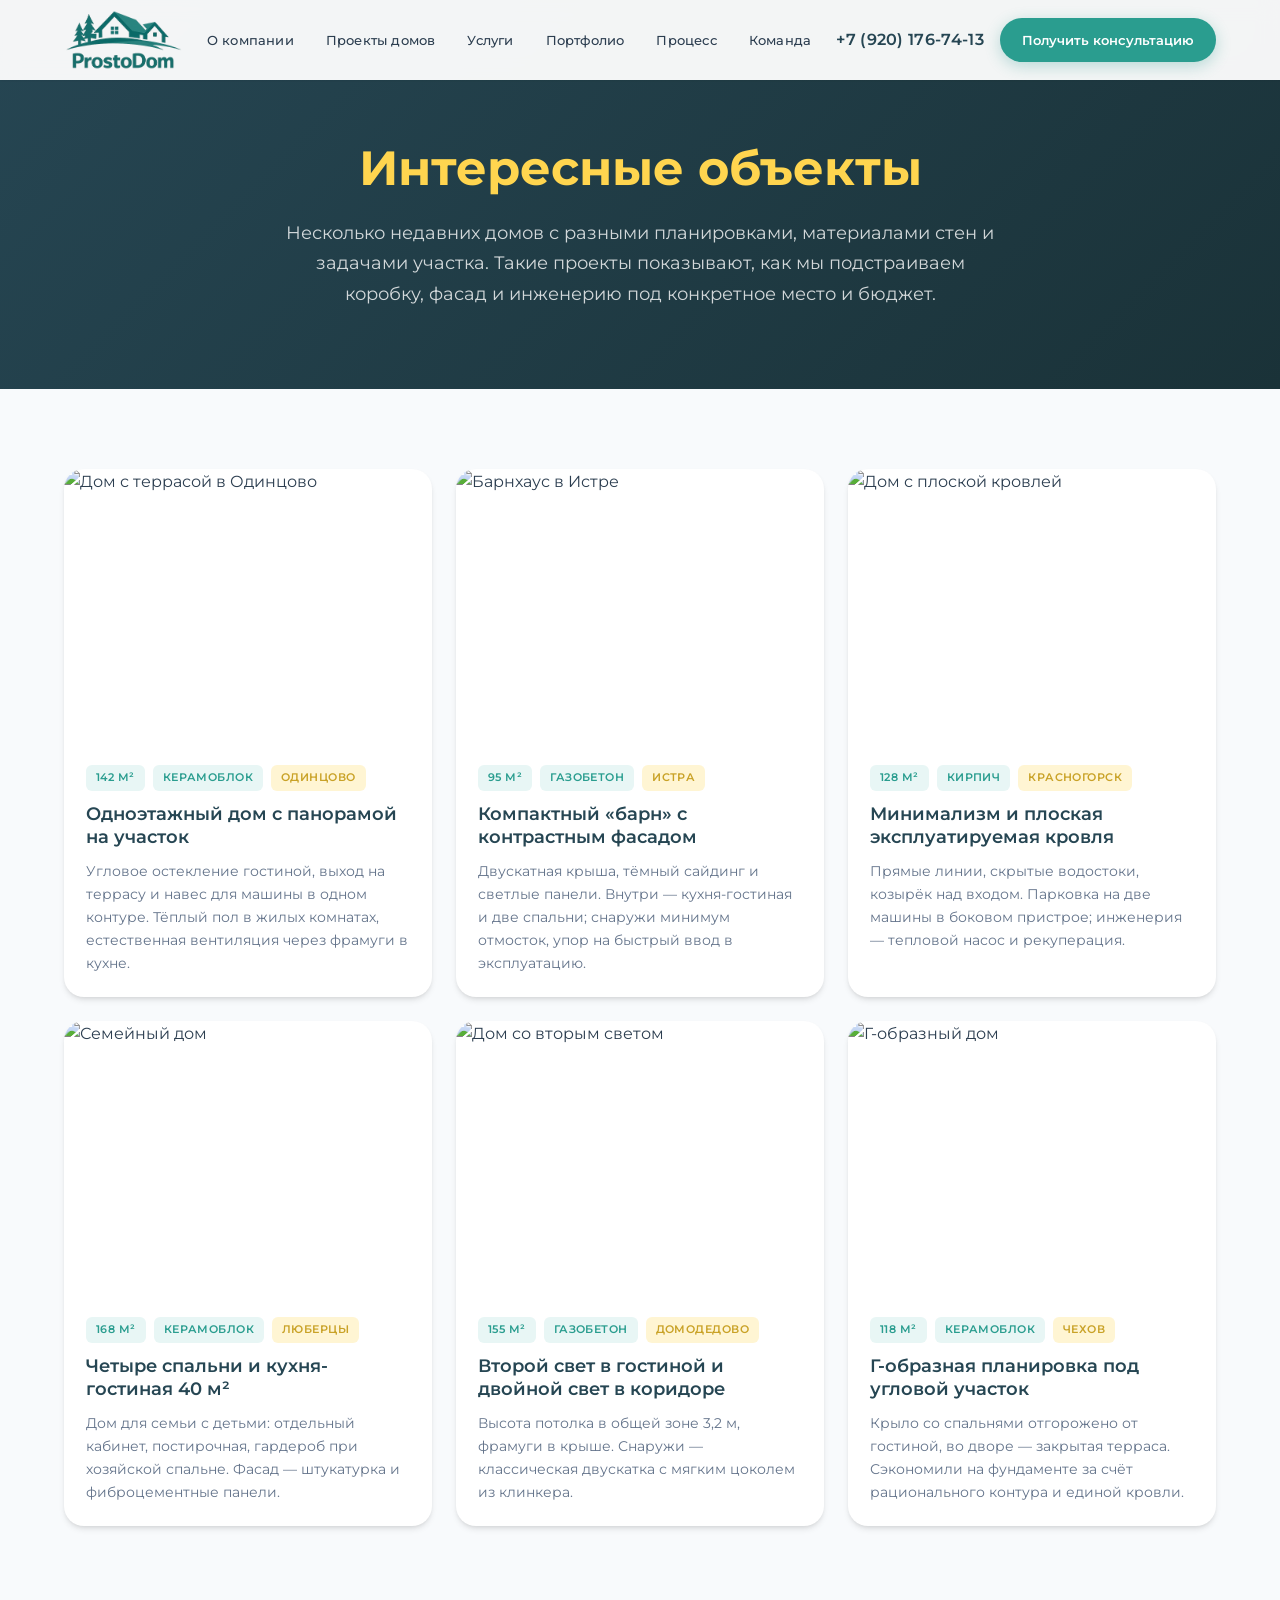
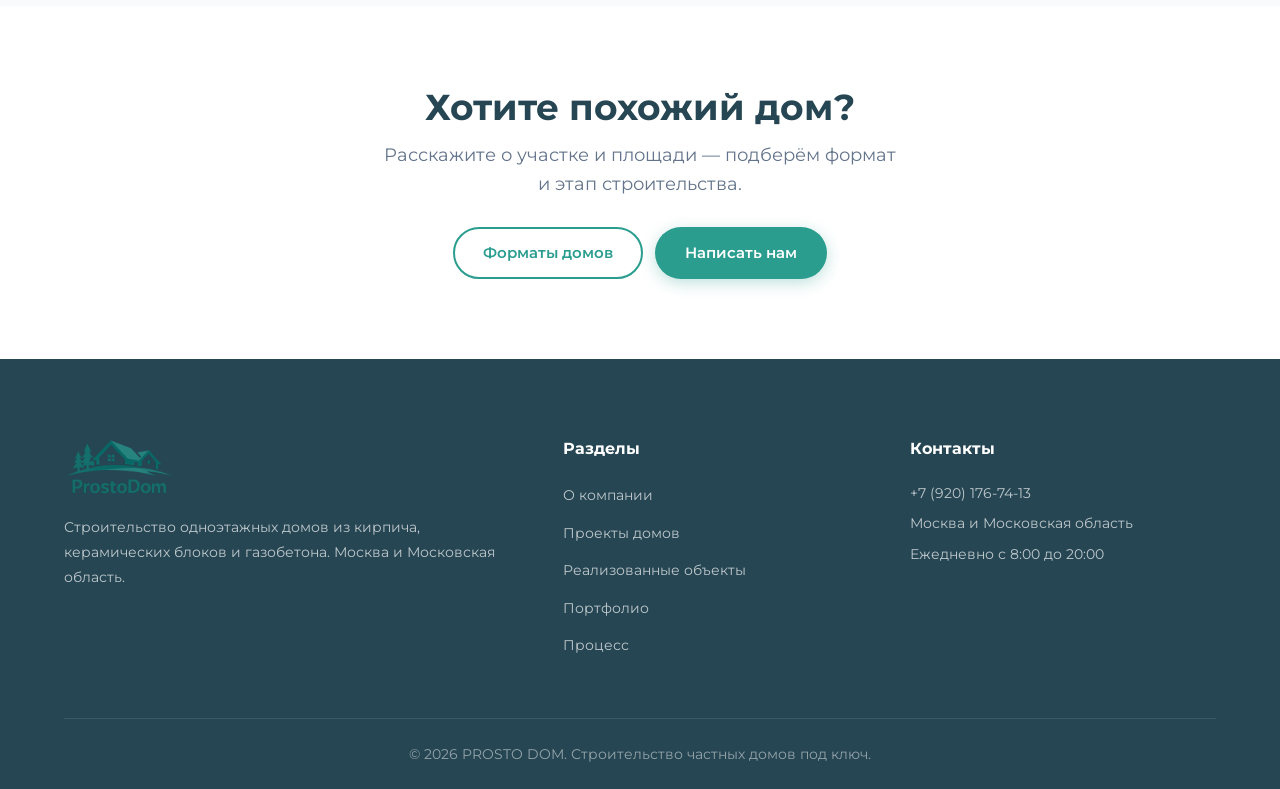
==== commit f6f5e28b: "save1" ====
--- a/pages/projects.html
+++ b/pages/projects.html
@@ -24,14 +24,16 @@
                     <li><a href="../index.html#gallery" class="nav-link">Портфолио</a></li>
                     <li><a href="../index.html#payment" class="nav-link">Процесс</a></li>
                     <li><a href="team.html" class="nav-link">Команда</a></li>
-                    <li><a href="../index.html#contact" class="nav-link">Контакты</a></li>
                 </ul>
-                <a href="../index.html#contact" class="btn btn-primary">Получить консультацию</a>
-                <button type="button" class="mobile-menu-btn">
-                    <span></span>
-                    <span></span>
-                    <span></span>
-                </button>
+                <div class="nav-end">
+                    <a href="tel:+79201767413" class="nav-phone">+7 (920) 176-74-13</a>
+                    <a href="../index.html#contact" class="btn btn-primary">Получить консультацию</a>
+                    <button type="button" class="mobile-menu-btn">
+                        <span></span>
+                        <span></span>
+                        <span></span>
+                    </button>
+                </div>
             </div>
         </div>
     </nav>
--- a/assets/css/styles.css
+++ b/assets/css/styles.css
@@ -248,6 +248,25 @@
     width: 100%;
 }
 
+.nav-end {
+    display: flex;
+    align-items: center;
+    gap: 16px;
+    flex-shrink: 0;
+}
+
+.nav-phone {
+    font-size: 16px;
+    font-weight: 600;
+    color: var(--secondary);
+    white-space: nowrap;
+    letter-spacing: 0.02em;
+}
+
+.nav-phone:hover {
+    color: var(--primary);
+}
+
 .nav-wrapper .btn {
     flex-shrink: 0;
     padding: 10px 20px;
@@ -1451,6 +1470,14 @@
 
     .nav-link {
         font-size: 12px;
+    }
+
+    .nav-phone {
+        font-size: 14px;
+    }
+
+    .nav-end {
+        gap: 12px;
     }
 
     .logo-img {
@@ -1682,9 +1709,16 @@
         display: none;
     }
 
+    .nav-phone {
+        font-size: 13px;
+    }
+
+    .nav-end {
+        gap: 10px;
+    }
+
     .mobile-menu-btn {
         display: flex;
-        margin-left: auto;
         flex-shrink: 0;
         min-width: 44px;
         min-height: 44px;
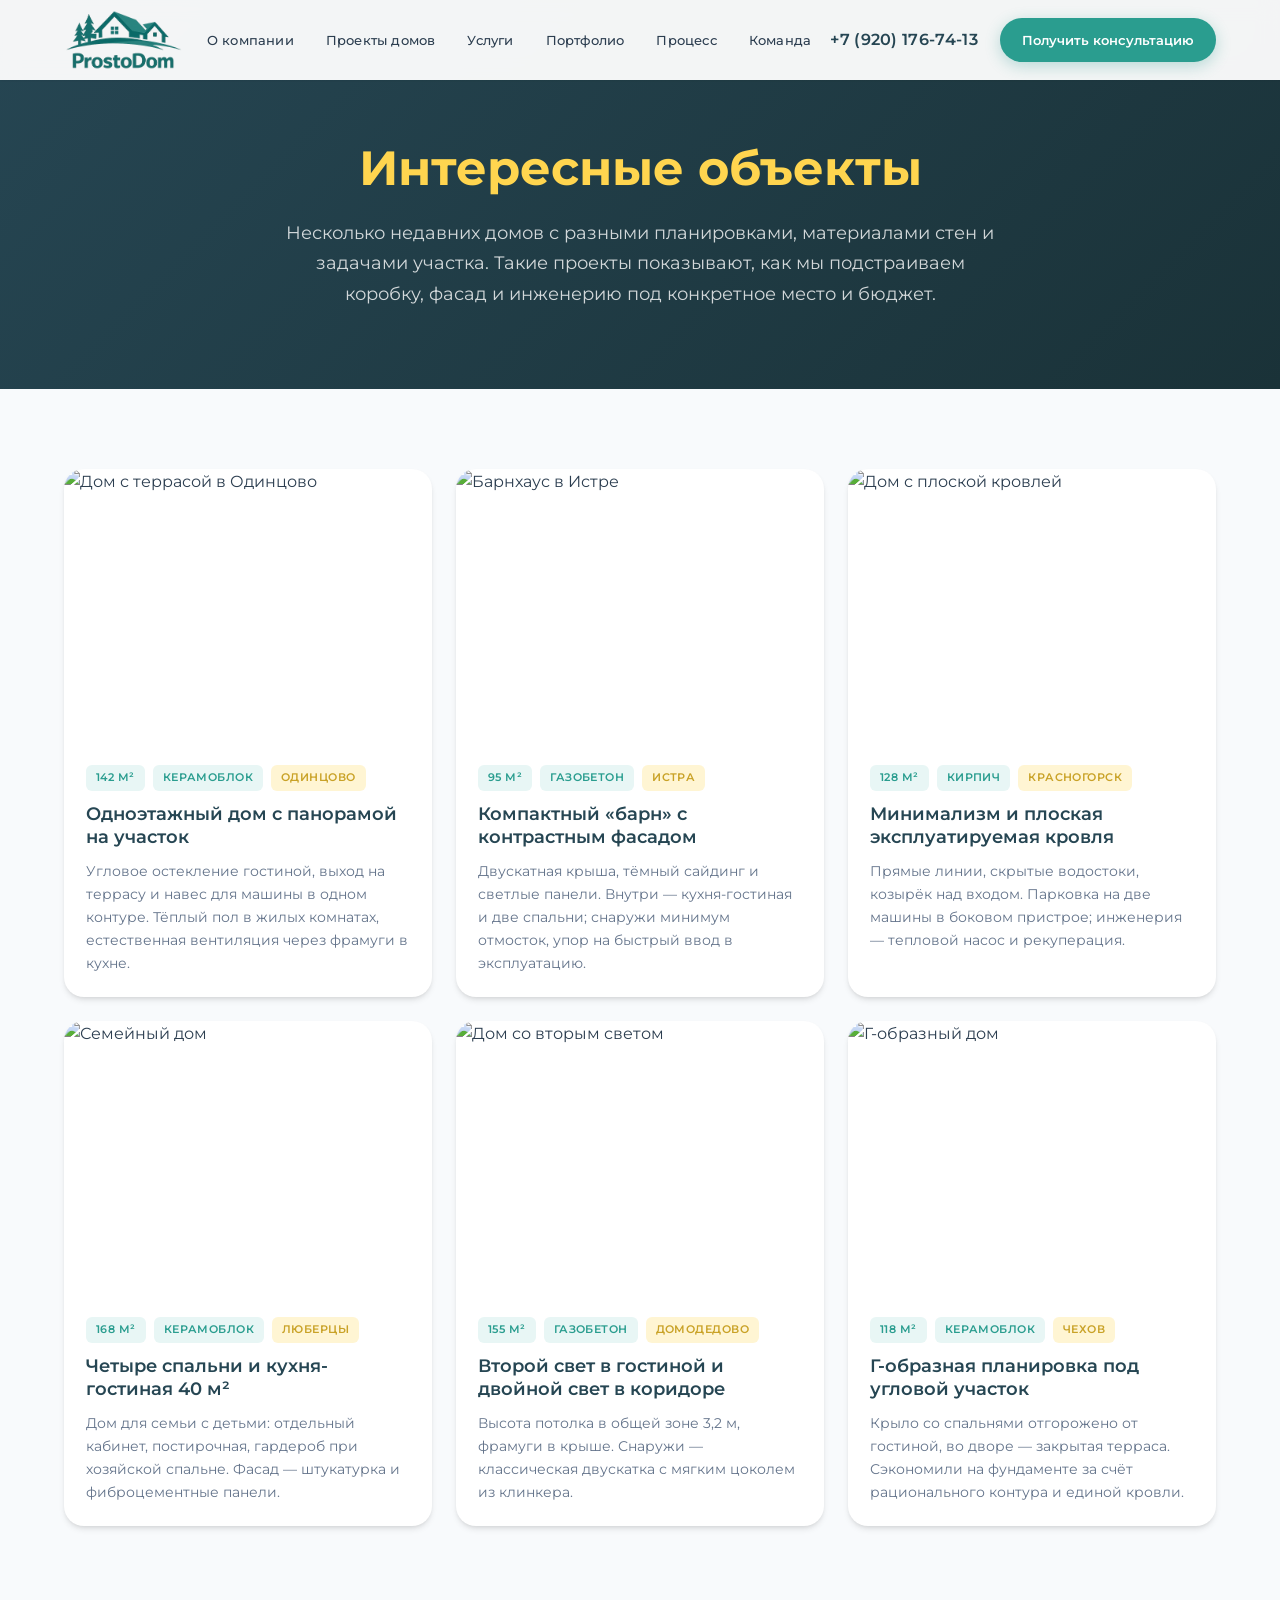
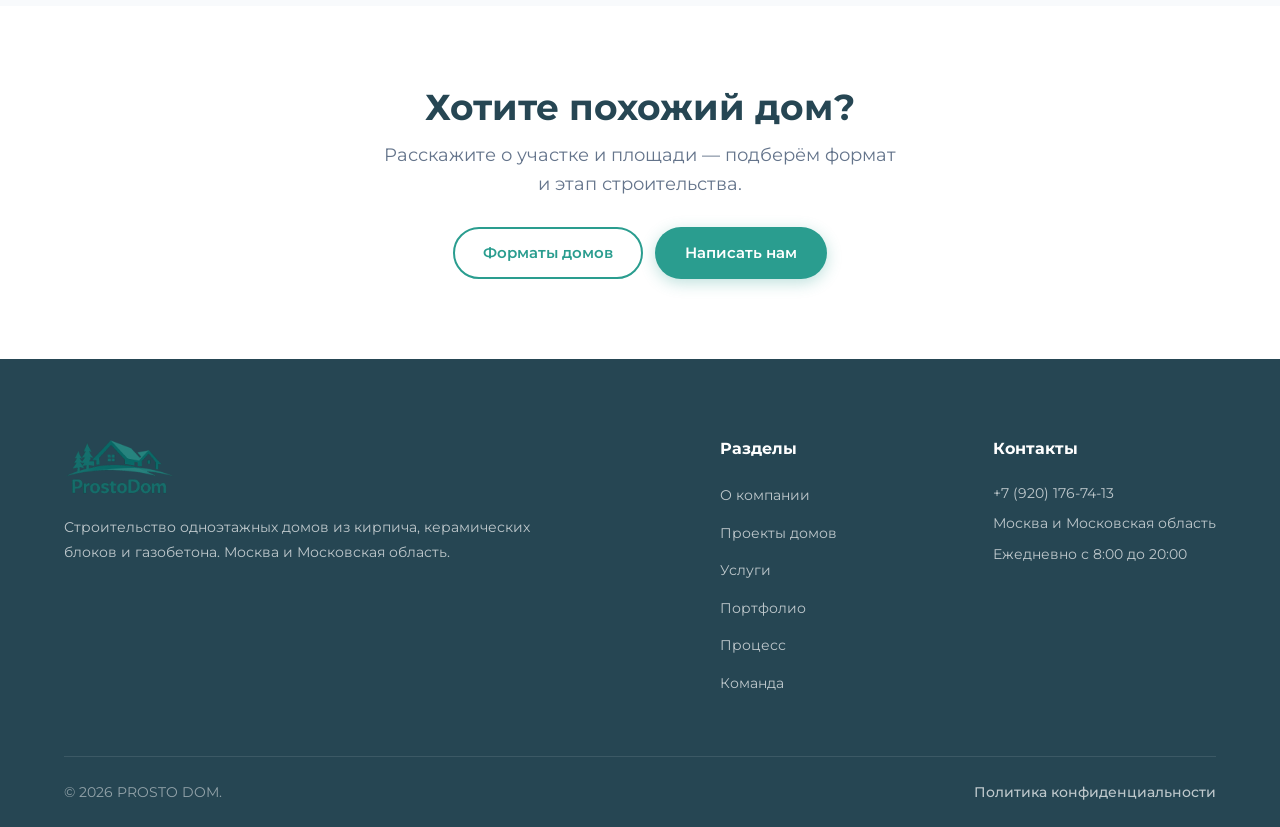
==== commit c0fe52b0: "save1" ====
--- a/pages/projects.html
+++ b/pages/projects.html
@@ -4,6 +4,8 @@
     <meta charset="UTF-8">
     <meta name="viewport" content="width=device-width, initial-scale=1.0, viewport-fit=cover">
     <title>Реализованные объекты | PROSTO DOM</title>
+    <link rel="icon" href="../assets/images/favicon-tab.png" type="image/png">
+    <link rel="apple-touch-icon" href="../assets/images/favicon-tab.png">
     <link rel="preconnect" href="https://fonts.googleapis.com">
     <link rel="preconnect" href="https://fonts.gstatic.com" crossorigin>
     <link href="https://fonts.googleapis.com/css2?family=Montserrat:wght@300;400;500;600;700&display=swap" rel="stylesheet">
@@ -18,7 +20,7 @@
                     <img src="../assets/images/logo.png" alt="PROSTO DOM" class="logo-img">
                 </a>
                 <ul class="nav-menu">
-                    <li><a href="../index.html#about" class="nav-link">О компании</a></li>
+                    <li><a href="about.html" class="nav-link">О компании</a></li>
                     <li><a href="../index.html#products" class="nav-link">Проекты домов</a></li>
                     <li><a href="services.html" class="nav-link">Услуги</a></li>
                     <li><a href="../index.html#gallery" class="nav-link">Портфолио</a></li>
@@ -164,11 +166,12 @@
                 <div class="footer-links">
                     <h4>Разделы</h4>
                     <ul>
-                        <li><a href="../index.html#about">О компании</a></li>
+                        <li><a href="about.html">О компании</a></li>
                         <li><a href="../index.html#products">Проекты домов</a></li>
-                        <li><a href="projects.html">Реализованные объекты</a></li>
+                        <li><a href="services.html">Услуги</a></li>
                         <li><a href="../index.html#gallery">Портфолио</a></li>
                         <li><a href="../index.html#payment">Процесс</a></li>
+                        <li><a href="team.html">Команда</a></li>
                     </ul>
                 </div>
                 <div class="footer-contact">
@@ -179,7 +182,8 @@
                 </div>
             </div>
             <div class="footer-bottom">
-                <p>© 2026 PROSTO DOM. Строительство частных домов под ключ.</p>
+                <p>© 2026 PROSTO DOM.</p>
+                <a href="privacy.html" class="footer-bottom-link">Политика конфиденциальности</a>
             </div>
         </div>
     </footer>
--- a/assets/css/styles.css
+++ b/assets/css/styles.css
@@ -261,6 +261,7 @@
     color: var(--secondary);
     white-space: nowrap;
     letter-spacing: 0.02em;
+    transform: translateX(-6px);
 }
 
 .nav-phone:hover {
@@ -1275,11 +1276,19 @@
 }
 
 .footer-content {
-    display: grid;
-    grid-template-columns: 1.5fr 1fr 1fr;
-    gap: 40px;
+    display: flex;
+    flex-wrap: nowrap;
+    justify-content: space-between;
+    align-items: flex-start;
+    column-gap: 40px;
     padding-bottom: 60px;
     border-bottom: 1px solid rgba(255, 255, 255, 0.1);
+}
+
+.footer-brand {
+    flex: 1 1 0%;
+    min-width: 0;
+    max-width: min(500px, 100%);
 }
 
 .footer-brand .logo {
@@ -1317,17 +1326,61 @@
     color: var(--primary);
 }
 
+.footer-links {
+    flex: 0 0 auto;
+    width: max-content;
+    max-width: 100%;
+}
+
 .footer-contact p {
     color: rgba(255, 255, 255, 0.7);
     font-size: 14px;
     margin-bottom: 8px;
 }
 
+.footer-contact {
+    flex: 0 0 auto;
+    width: max-content;
+    max-width: 100%;
+}
+
 .footer-bottom {
     padding: 24px 0;
-    text-align: center;
     color: rgba(255, 255, 255, 0.5);
     font-size: 14px;
+    display: flex;
+    flex-wrap: wrap;
+    align-items: center;
+    justify-content: space-between;
+    gap: 12px 24px;
+}
+
+.footer-bottom p {
+    margin: 0;
+    text-align: left;
+}
+
+.footer-bottom-link {
+    color: rgba(255, 255, 255, 0.7);
+    font-size: 14px;
+    font-weight: 500;
+    transition: var(--transition);
+}
+
+.footer-bottom-link:hover {
+    color: var(--accent);
+}
+
+@media (max-width: 600px) {
+    .footer-bottom {
+        flex-direction: column;
+        justify-content: center;
+        text-align: center;
+    }
+
+    .footer-bottom p {
+        text-align: center;
+    }
 }
 
 .partners {
@@ -1616,7 +1669,28 @@
     }
 
     .footer-content {
-        grid-template-columns: repeat(2, 1fr);
+        display: grid;
+        grid-template-columns: minmax(0, 1fr) minmax(0, 1fr);
+        grid-template-rows: auto auto;
+        column-gap: 40px;
+        row-gap: 40px;
+    }
+
+    .footer-brand {
+        grid-column: 1;
+        grid-row: 1 / -1;
+        align-self: start;
+    }
+
+    .footer-links {
+        grid-column: 2;
+        grid-row: 1;
+    }
+
+    .footer-contact {
+        grid-column: 2;
+        grid-row: 2;
+        justify-self: end;
     }
 
     .partners-grid {
@@ -1711,6 +1785,7 @@
 
     .nav-phone {
         font-size: 13px;
+        transform: none;
     }
 
     .nav-end {
@@ -2025,11 +2100,41 @@
     }
 
     .footer-content {
-        grid-template-columns: 1fr;
+        display: flex;
+        flex-direction: column;
+        align-items: center;
+        gap: 40px;
+        column-gap: 0;
         text-align: center;
     }
 
     .footer-brand {
+        flex: none;
+        max-width: 100%;
+        width: 100%;
+        text-align: center;
+    }
+
+    .footer-links {
+        flex: none;
+        width: 100%;
+        max-width: 100%;
+    }
+
+    .footer-links ul {
+        align-items: center;
+    }
+
+    .footer-links li {
+        display: flex;
+        justify-content: center;
+        width: 100%;
+    }
+
+    .footer-contact {
+        flex: none;
+        width: 100%;
+        max-width: 100%;
         text-align: center;
     }
 
